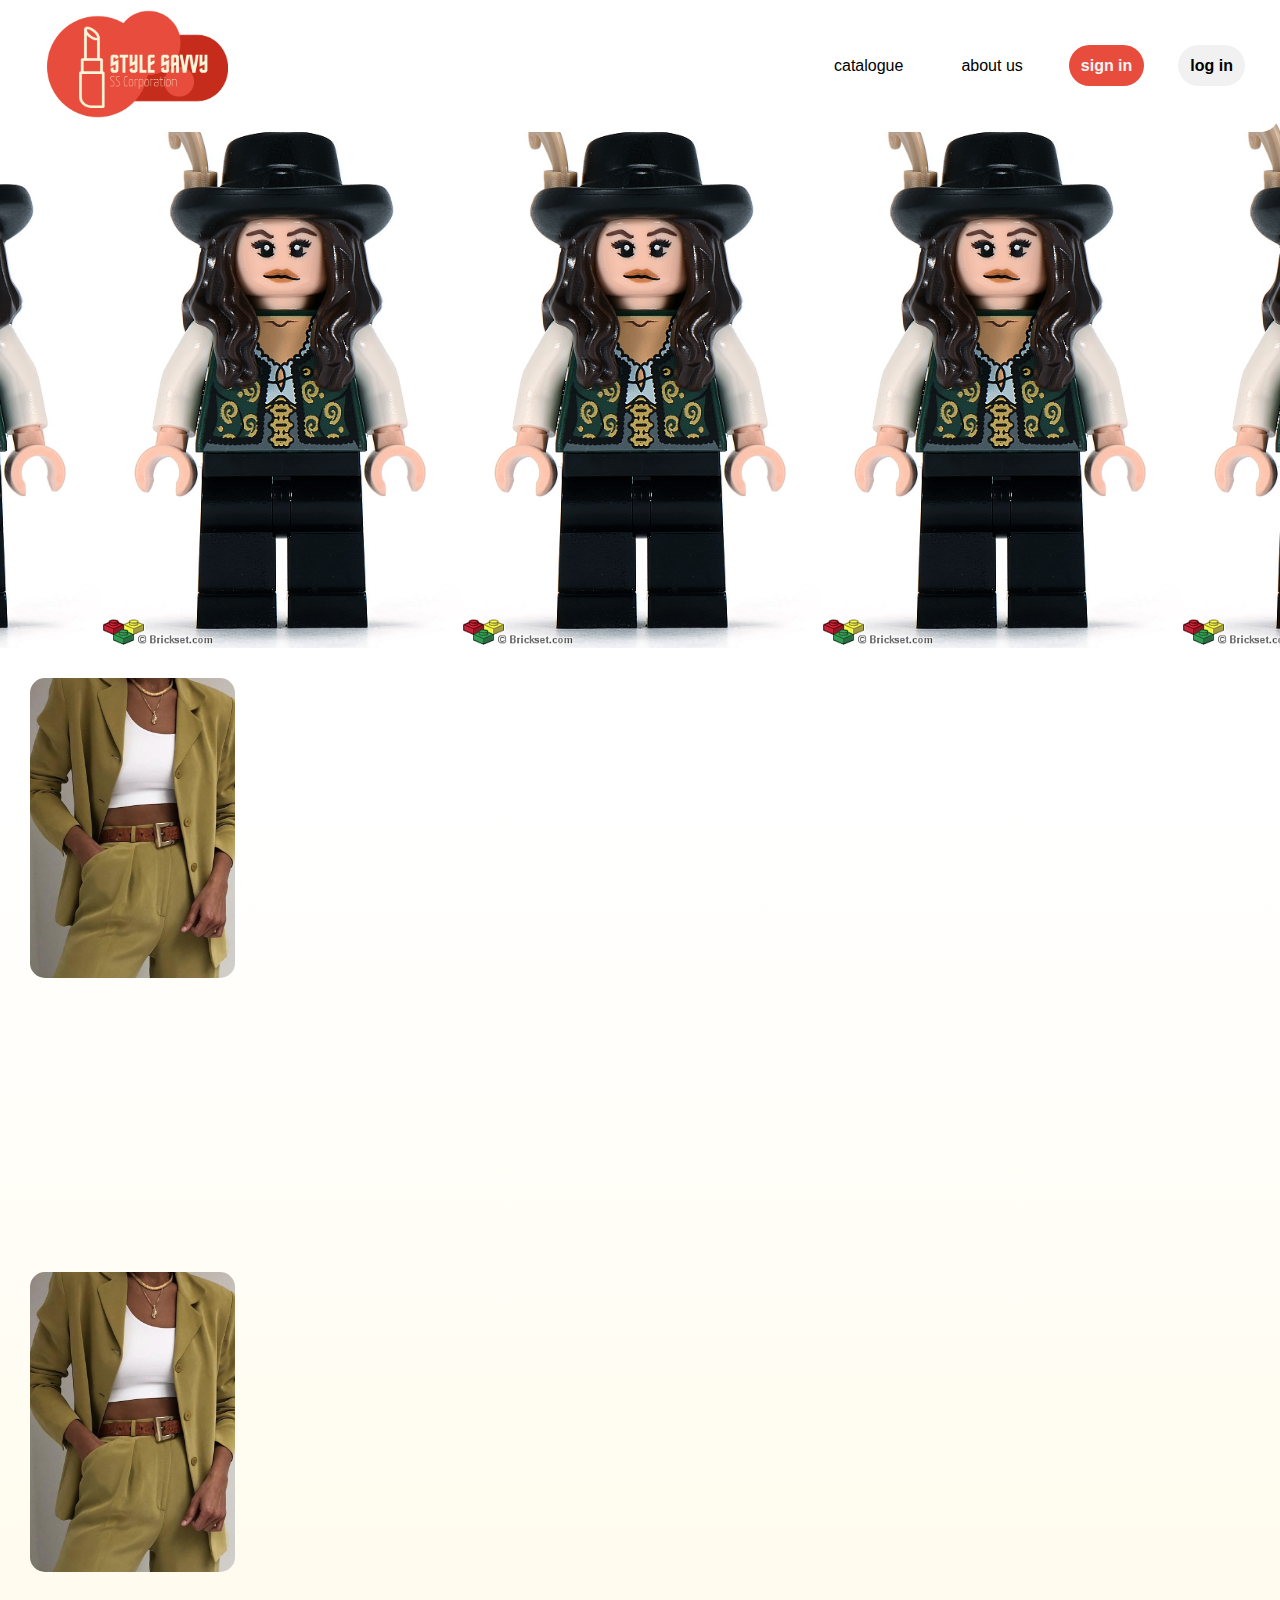
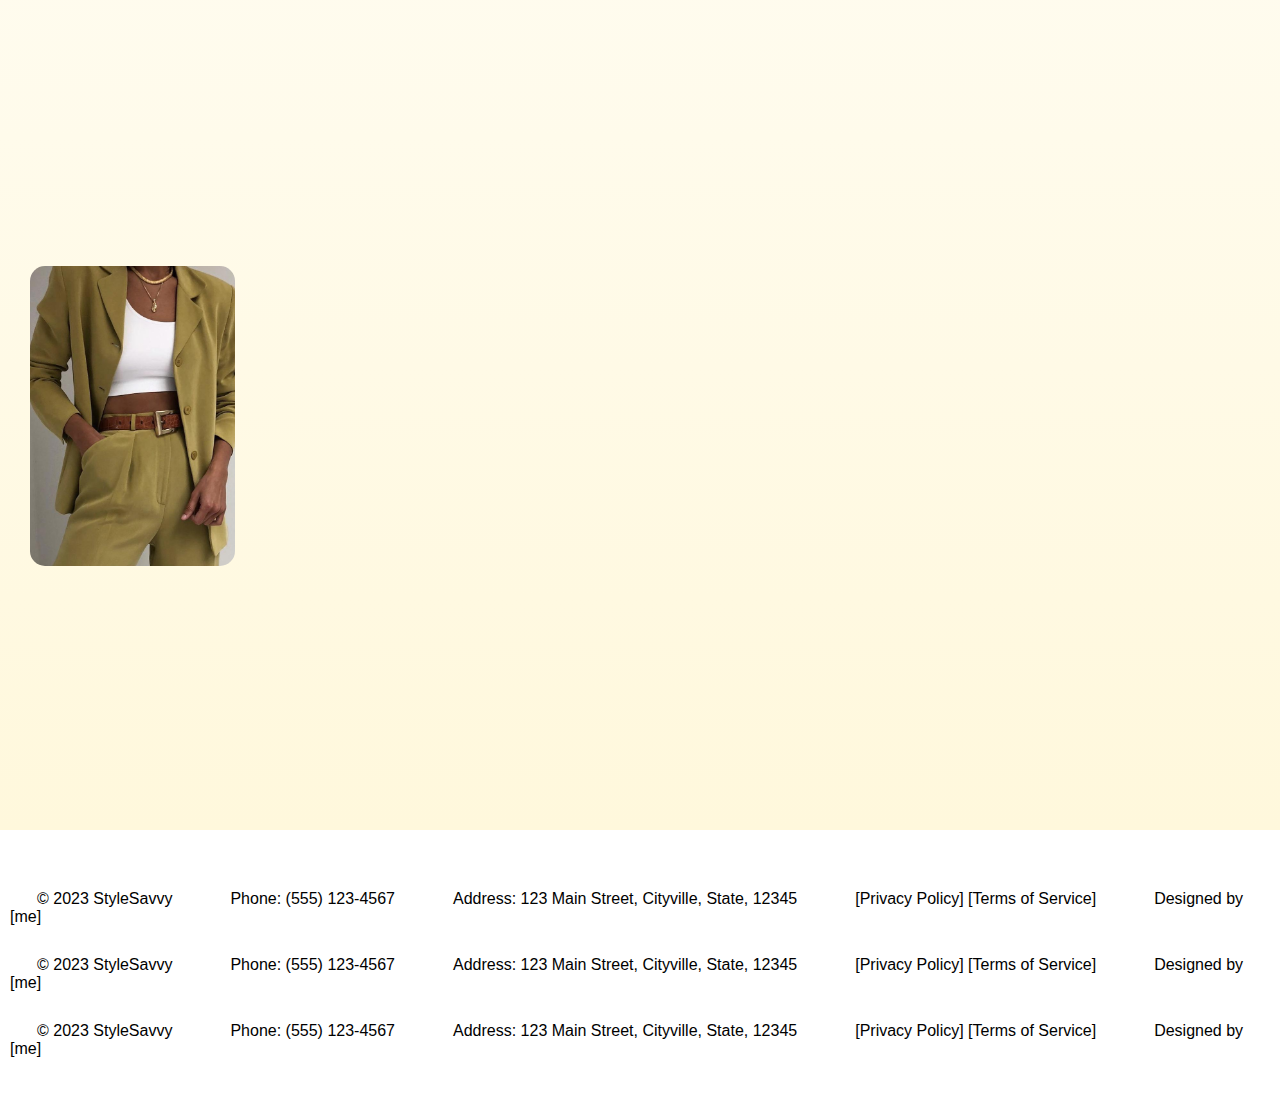
==== catalogue.html @ e01920cc "commit 7" ====
<!DOCTYPE html>
<html lang="en">

<head>
    <meta charset="UTF-8">
    <meta name="viewport" content="width=device-width, initial-scale=1.0">
    <title>MAIN PAGE</title>
    <link rel="stylesheet" href="css/style.css">
</head>

<body>
    <div id="catalogue_section">
        <nav>

            <Div class="logo">
                <a href="index.html">
                    <img id="header_logo" src="img/header_logo.png" alt="logo">
                </a>
            </Div>

            <div class="navItems">
                <a href="shopping_page.html"> catalogue</a>
                <a href="#section2"> about us</a>
                <a href="index.html" id="signin"> sign in</a>
                <a href="index.html" id="login"> log in</a>
            </div>
        </nav>

        <div id="main_window">

        </div>
        <div id="view_row">
            <img src="img/ribcage_girl.jpg" alt="">
        </div>

        <div id="view_row2">
            <img src="img/ribcage_girl.jpg" alt="">
        </div>

        <div id="view_row3">
            <img src="img/ribcage_girl.jpg" alt="">
        </div>

        <div id="footer2">
            <a href="">© 2023 StyleSavvy</a>
            <a href="">Phone: (555) 123-4567</a>
            <a href="">Address: 123 Main Street, Cityville, State, 12345</a>
            <a href="">[Privacy Policy] [Terms of Service]</a>
            <a href="">Designed by [me]</a>
            <div id="row2_fotter">
              <a href="">© 2023 StyleSavvy</a>
              <a href="">Phone: (555) 123-4567</a>
              <a href="">Address: 123 Main Street, Cityville, State, 12345</a>
              <a href="">[Privacy Policy] [Terms of Service]</a>
              <a href="">Designed by [me]</a>
            </div>
            <a href="">© 2023 StyleSavvy</a>
            <a href="">Phone: (555) 123-4567</a>
            <a href="">Address: 123 Main Street, Cityville, State, 12345</a>
            <a href="">[Privacy Policy] [Terms of Service]</a>
            <a href="">Designed by [me]</a>
        </div>

    </div>


</body>
---- css/style.css ----
* {
  scroll-behavior: smooth;
}

#wrapper {

  display: grid;
  grid-template-rows: 12vh 20% 80%;
  grid-template-columns: 1fr 1fr 1fr 1fr 1fr 1fr 1fr;
  height: 90vh;
  width: 100%;
  overflow-y: hidden;
  background: linear-gradient(to bottom, white 30%, #fff8dc 90%);
  grid-template-areas:
    'nv nv nv nv nv nv nv'
    'mn mn mn mn mn mn mn'
    'img1 img2 img3 img4 img5 img6 img7'
  ;

}

p,
a,
h1,
li,
ul,
ol,
h3t,
h2 {

  font-family: Verdana, Geneva, Tahoma, sans-serif;

}

p {
  color: #e74c3c;
  font-weight: 550;
}

.important_p {

  color: white;
  font-size: larger;
}

a {
  color: black;
  text-decoration-line: none;
  padding: 12px;
  border-radius: 100px;
  font-weight: 100;
  margin: 15px;
}

h1 {
  font-weight: bold;
  font-size: 45px;
}

.title {
  transform: translateY(100px);
}

#red {
  color: rgb(231, 76, 60);
}

#login {
  font-weight: 550;
  background-color: rgb(241, 241, 241);

}

#signin {

  background-color: rgba(231, 76, 60);
  color: whitesmoke;
  font-weight: 550;

}

body {
  background: linear-gradient(to bottom, #e74c3c 10%, #CD2817 70%);
  margin: 0;


}

header {
  padding: 0px;
  grid-area: hd;
  background-color: white;
  position: fixed;
  top: 0;
  z-index: 3;
  text-align: center;

}


#header_logo {
  object-fit: cover;
  object-position: 30% 50%;
  height: 12vh;
  width: auto;

}

nav {
  grid-area: nv;
  padding: 0px;
  box-sizing: border-box;
  width: 100%;
  border-radius: 0px 0px 20px 20px;
  background-color: white;
  position: fixed;
  top: 0;
  z-index: 3;


  display: flex;
  align-items: center;
  justify-content: space-between;
  padding: 10px 20px;

}

aside {
  grid-area: as;
  border-radius: 0px 0px 0px 10px;
  background-color: rgb(255, 255, 255);
  position: fixed;
  top: 0;
  z-index: 3;

}

main {
  padding: 10px;
  grid-area: mn;
  border-radius: 10px;
  text-align: center;
  margin: 0px;
  object-position: center;
  border-radius: 15px;

}

main:after {
  content: "";
  position: absolute;
  top: 525px;
  bottom: 0px;
  left: 0px;
  right: 0px;
  background: linear-gradient(to bottom, rgba(0, 0, 0, 0) 1%, rgba(255, 255, 255, 1) 100%);
  height: 20%;
  z-index: 1;
}

footer {
  padding: 10px;
  grid-area: ft;

}


ul {

  display: block;
  list-style-type: disc;
  margin-block-start: 27px;
  margin-block-end: 0px;
  margin-inline-start: 0px;
  margin-inline-end: 0px;
  padding-inline-start: 0px;
  list-style: none;

}




#img1 {
  grid-area: img1;
  transform: translateY(0px);

}

#img2 {
  grid-area: img2;
  transform: translateY(200px);

}

#img3 {
  grid-area: img3;
  transform: translateY(280px);
}

#img4 {
  grid-area: img4;
  transform: translateY(320px);

}

#img5 {
  grid-area: img5;
  transform: translateY(280px);

}

#img6 {
  grid-area: img6;
  transform: translateY(200px);

}

#img7 {
  grid-area: img7;
  transform: translateY(0px);

}

img {

  height: 300px;
  width: 205px;
  border-radius: 15px;
  object-fit: cover;
  object-position: center;

}




#section2 {

  background: linear-gradient(to bottom, #fff8dc 30%, white 90%);
  height: 100vh;
  background-color: #fff8dc;
  display: grid;
  grid-template-rows: 112.5px 40fr 35fr 25fr 30vh;
  grid-template-columns: 1fr 1fr 1fr 1fr;
  height: 130vh;
  width: 100%;
  grid-template-areas:
    'nv2 nv2 nv2 nv2'
    'mn2 mn2 bl2 bl2'
    'mn2 mn2 bl2 bl2'
    'mn2 mn2 bl2 bl2'
    'ft2 ft2 ft2 ft2'

  ;

}


#header2 {
  padding: 10px;
  grid-area: hd2;
  background-color: white;
  z-index: 1;
}

#nav2 {
  grid-area: nv2;
  border-radius: 0px 0px 0px 10px;
  padding: 10px;
  border-radius: 0px 0px 10px 0px;
  background-color: white;
  z-index: 1;


}

#aside2 {
  grid-area: as2;
  border-radius: 0px 0px 0px 10px;
  background-color: rgb(255, 255, 255);
  z-index: 1;

}

#main2 {
  padding: 10px;
  grid-area: mn2;
  border-radius: 10px;
  display: flex;
}

#block2 {
  padding: 10px;
  grid-area: bl2;
  border-radius: 10px;
  display: flex;
}

#footer2 {
  padding: 60px 10px;
  grid-area: ft2;
  background-color: rgb(255, 255, 255);
  align-items: center;

}

#nav2 {

  grid-area: nv2;
  padding: 10px;
  border-radius: 0px 0px 20px 20px;
  background-color: white;

}

#join_box {

  height: 450px;
  width: 350px;
  transform: translateX(80px);
  background-image: url(../img/big_blob.png);
  background-size: cover;
  text-align: center;
}

#join_box h2 {

  margin-top: 100px;
  transform: translateX(-35px);

}

#text_box {

  color: white;
  padding: 10px;
  text-justify: auto;
  height: 500px;
  width: 500px;
  border-radius: 15px;
  text-align: center;
  background-image: url(../img/text_blob.png);
  background-size: cover;
}

#text_box h2 {

  margin-top: 150px;

}




#row2_fotter {

  padding: 30px 0px;

}



#catalogue_section {
  display: grid;
  grid-template-rows: 12vh 60vh 1fr 1fr 1fr 30vh;
  grid-template-columns: 1fr 1fr 1fr 1fr 1fr 1fr 1fr;
  height: 300vh;
  width: 100%;
  overflow-y: hidden;
  background: linear-gradient(to bottom, white 30%, #fff8dc 90%);
  grid-template-areas:
    'nv nv nv nv nv nv nv'
    'mw mw mw mw mw mw mw'
    'vr vr vr vr vr vr vr'
    'vr2 vr2 vr2 vr2 vr2 vr2 vr2'
    'vr3 vr3 vr3 vr3 vr3 vr3 vr3'
    'ft2 ft2 ft2 ft2 ft2 ft2 ft2'
  ;
}

#main_window {

  grid-area: mw;
  background-image: url(/img/wowsopretty.jpg);
  background-position: center;
  background-size: contain;

}

.blank {

  grid-area: bl;
  background-color: cornsilk;

}

#view_row {

  grid-area: vr;
  object-position: center;
  padding: 30px 30px;

}

#view_row2 {

  grid-area: vr2;
  object-position: center;
  padding: 30px 30px;

}

#view_row3 {

  grid-area: vr3;
  object-position: center;
  padding: 30px 30px;

}
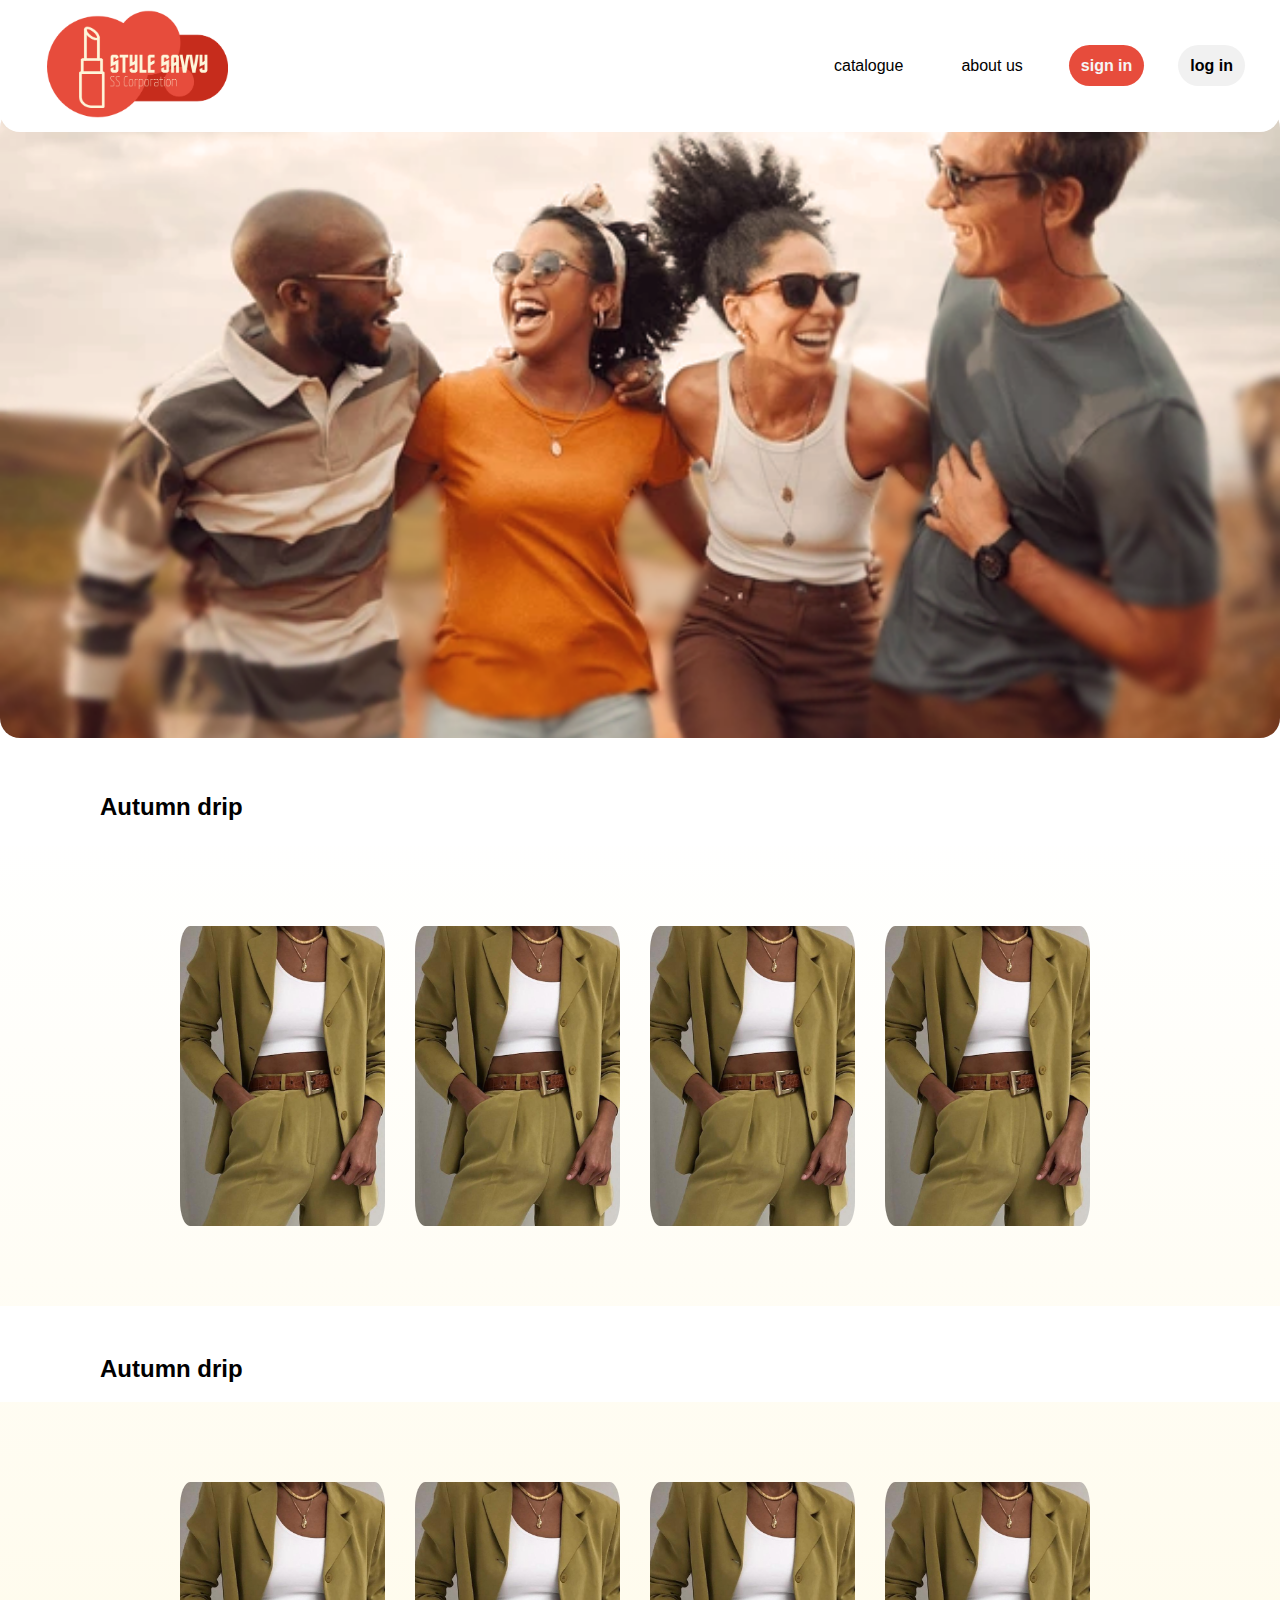
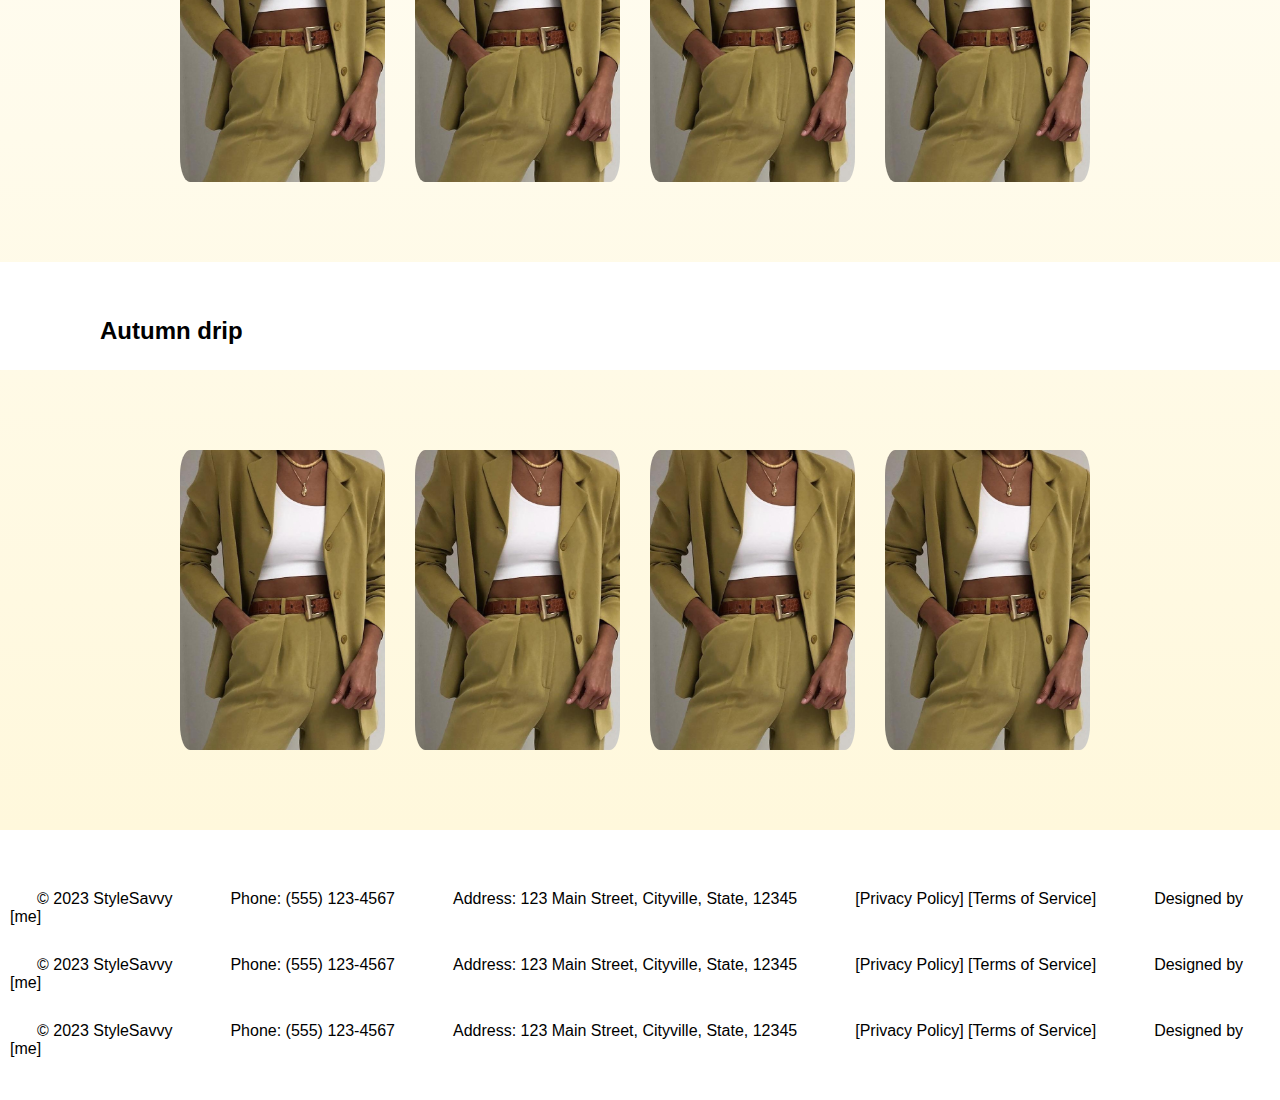
==== commit 1fbe3600: "commit 8" ====
--- a/catalogue.html
+++ b/catalogue.html
@@ -27,18 +27,48 @@
         </nav>
 
         <div id="main_window">
-
+            <img src="img/happy_friends_filter.png" alt="">
+        </div>
+        <div id="top_row">
+            <h2>Autumn drip</h2>
         </div>
         <div id="view_row">
-            <img src="img/ribcage_girl.jpg" alt="">
+            <div class="scroll_box">
+                <img src="img/ribcage_girl.jpg" alt="">
+                <img src="img/ribcage_girl.jpg" alt="">
+                <img src="img/ribcage_girl.jpg" alt="">
+                <img src="img/ribcage_girl.jpg" alt="">
+                <img src="img/ribcage_girl.jpg" alt="">
+                <img src="img/ribcage_girl.jpg" alt="">
+            </div>
         </div>
 
+        <div id="top_row2">
+            <h2>Autumn drip</h2>
+        </div>
         <div id="view_row2">
-            <img src="img/ribcage_girl.jpg" alt="">
+            <div class="scroll_box">
+                <img src="img/ribcage_girl.jpg" alt="">
+                <img src="img/ribcage_girl.jpg" alt="">
+                <img src="img/ribcage_girl.jpg" alt="">
+                <img src="img/ribcage_girl.jpg" alt="">
+                <img src="img/ribcage_girl.jpg" alt="">
+                <img src="img/ribcage_girl.jpg" alt="">
+            </div>
         </div>
 
+        <div id="top_row3">
+            <h2>Autumn drip</h2>
+        </div>
         <div id="view_row3">
-            <img src="img/ribcage_girl.jpg" alt="">
+            <div class="scroll_box">
+                <img src="img/ribcage_girl.jpg" alt="">
+                <img src="img/ribcage_girl.jpg" alt="">
+                <img src="img/ribcage_girl.jpg" alt="">
+                <img src="img/ribcage_girl.jpg" alt="">
+                <img src="img/ribcage_girl.jpg" alt="">
+                <img src="img/ribcage_girl.jpg" alt="">
+            </div>
         </div>
 
         <div id="footer2">
@@ -48,11 +78,11 @@
             <a href="">[Privacy Policy] [Terms of Service]</a>
             <a href="">Designed by [me]</a>
             <div id="row2_fotter">
-              <a href="">© 2023 StyleSavvy</a>
-              <a href="">Phone: (555) 123-4567</a>
-              <a href="">Address: 123 Main Street, Cityville, State, 12345</a>
-              <a href="">[Privacy Policy] [Terms of Service]</a>
-              <a href="">Designed by [me]</a>
+                <a href="">© 2023 StyleSavvy</a>
+                <a href="">Phone: (555) 123-4567</a>
+                <a href="">Address: 123 Main Street, Cityville, State, 12345</a>
+                <a href="">[Privacy Policy] [Terms of Service]</a>
+                <a href="">Designed by [me]</a>
             </div>
             <a href="">© 2023 StyleSavvy</a>
             <a href="">Phone: (555) 123-4567</a>
--- a/css/style.css
+++ b/css/style.css
@@ -25,7 +25,7 @@
 li,
 ul,
 ol,
-h3t,
+h3,
 h2 {
 
   font-family: Verdana, Geneva, Tahoma, sans-serif;
@@ -363,7 +363,7 @@
 
 #catalogue_section {
   display: grid;
-  grid-template-rows: 12vh 60vh 1fr 1fr 1fr 30vh;
+  grid-template-rows: 12vh 70vh 12vh 1fr 12ch 1fr 12vh 1fr 30vh;
   grid-template-columns: 1fr 1fr 1fr 1fr 1fr 1fr 1fr;
   height: 300vh;
   width: 100%;
@@ -372,8 +372,11 @@
   grid-template-areas:
     'nv nv nv nv nv nv nv'
     'mw mw mw mw mw mw mw'
+    'tr tr tr tr tr tr tr'
     'vr vr vr vr vr vr vr'
+    'tr2 tr2 tr2 tr2 tr2 tr2 tr2'
     'vr2 vr2 vr2 vr2 vr2 vr2 vr2'
+    'tr3 tr3 tr3 tr3 tr3 tr3 tr3'
     'vr3 vr3 vr3 vr3 vr3 vr3 vr3'
     'ft2 ft2 ft2 ft2 ft2 ft2 ft2'
   ;
@@ -381,10 +384,21 @@
 
 #main_window {
 
+  display: flex;
   grid-area: mw;
-  background-image: url(/img/wowsopretty.jpg);
-  background-position: center;
-  background-size: contain;
+  align-items: center;
+  object-fit: contain;
+  background: linear-gradient(to bottom, 30%, #fff8dc 90%);
+  overflow: hidden;
+  border-radius: 20px;
+
+}
+
+#main_window img {
+
+height: auto;
+width: 100%;
+
 
 }
 
@@ -395,26 +409,79 @@
 
 }
 
+#top_row {
+background-color: white;
+grid-area: tr;
+padding-left: 100px;
+padding-top: 30px;
+display: flex;
+align-items: center;
+
+}
+
+#top_row2 {
+  background-color: white;
+  grid-area: tr2;
+  padding-left: 100px;
+  padding-top: 30px;
+  display: flex;
+  align-items: center;
+  
+  }
+
+  #top_row3 {
+    background-color: white;
+    grid-area: tr3;
+    padding-left: 100px;
+    padding-top: 30px;
+    display: flex;
+    align-items: center;
+    
+    }
+
+.scroll_box{
+
+  display: flex;
+  align-items: center;
+  height: 340px;
+  width: 950px;
+  overflow-x: scroll;
+}
+.scroll_box img{
+
+  border-radius: 25px;
+  padding: 0px 15px;
+
+}
+
 #view_row {
 
+  display: flex;
   grid-area: vr;
-  object-position: center;
-  padding: 30px 30px;
-
-}
+  align-items: center;
+  justify-content: space-evenly;
+  padding: 0px 50px;
+
+}
+
 
 #view_row2 {
 
+  display: flex;
   grid-area: vr2;
-  object-position: center;
-  padding: 30px 30px;
+  justify-content: space-evenly;
+  padding: 20px;
+  display: flex;
+  align-items: center;
 
 }
 
 #view_row3 {
 
+  display: flex;
   grid-area: vr3;
-  object-position: center;
-  padding: 30px 30px;
+  justify-content: space-evenly;
+  padding: 20px;
+  align-items: center;
 
 }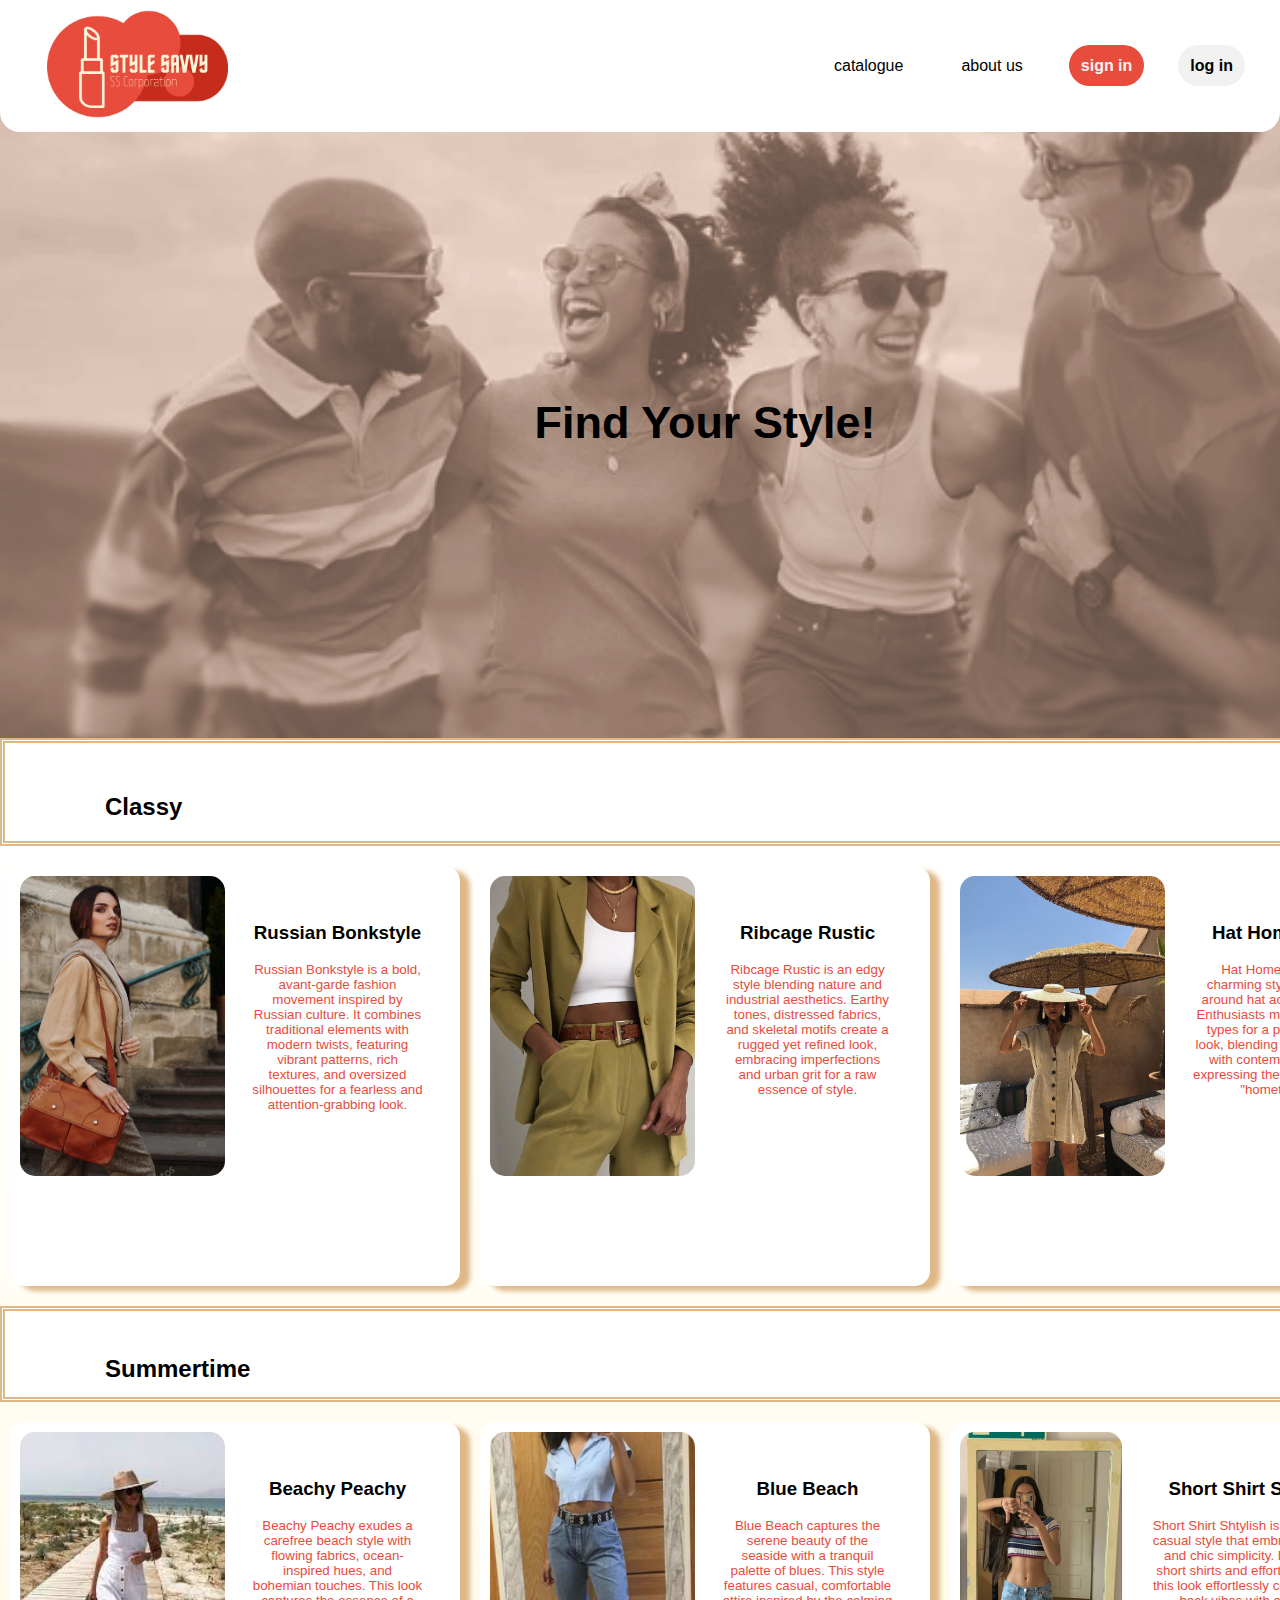
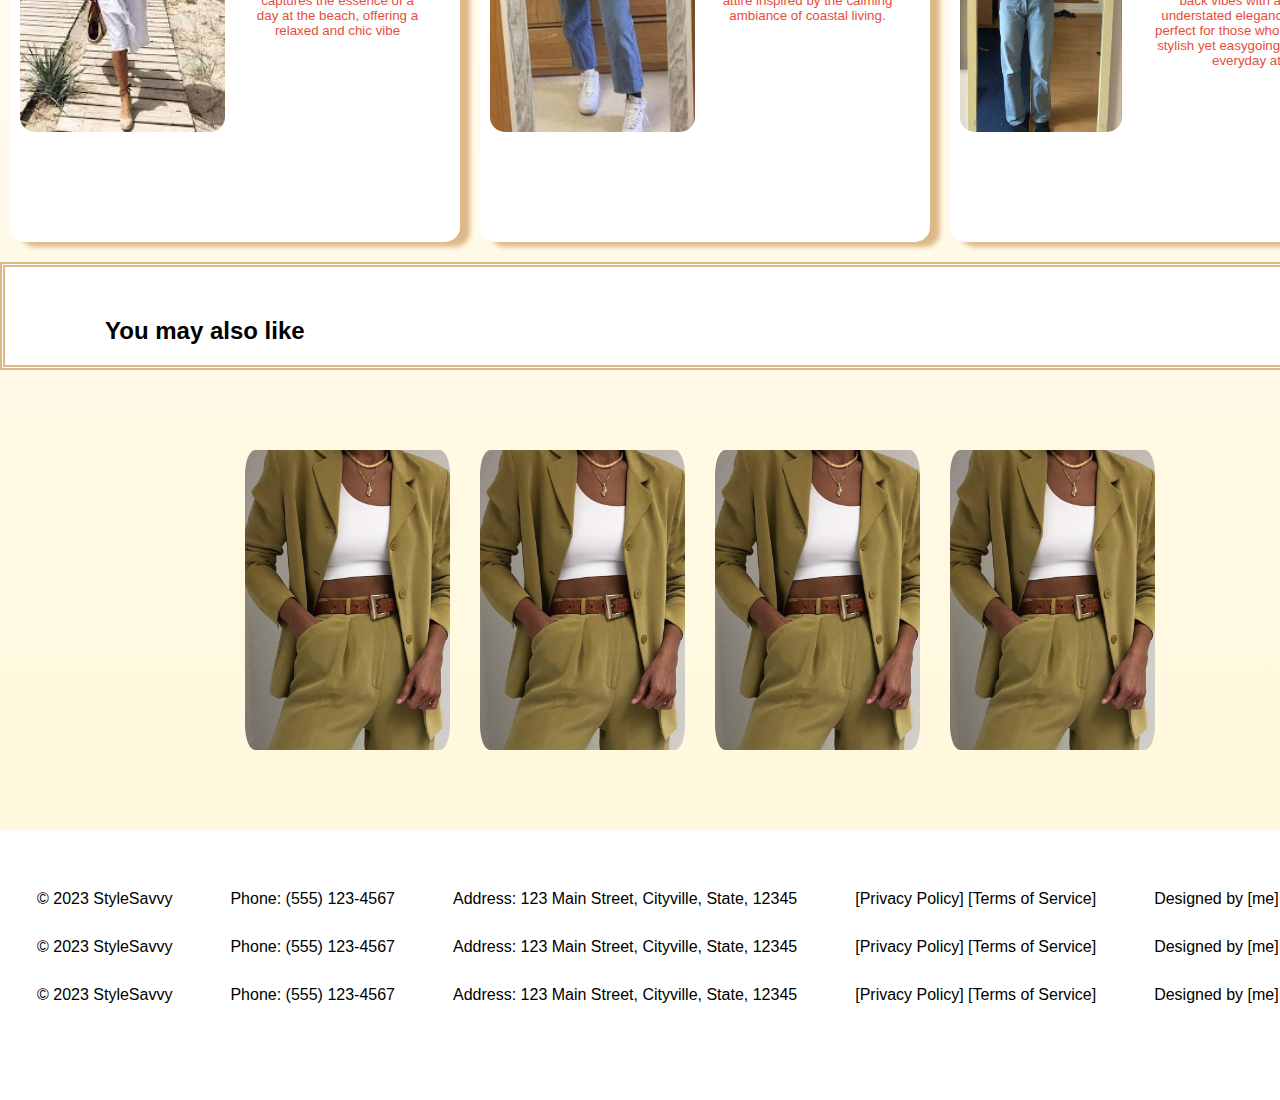
==== commit 796d23bd: "commit 9" ====
--- a/catalogue.html
+++ b/catalogue.html
@@ -27,38 +27,79 @@
         </nav>
 
         <div id="main_window">
-            <img src="img/happy_friends_filter.png" alt="">
+            <h1 id="window_text">Find Your Style!</h1>
         </div>
         <div id="top_row">
-            <h2>Autumn drip</h2>
+            <h2>Classy</h2>
         </div>
-        <div id="view_row">
-            <div class="scroll_box">
-                <img src="img/ribcage_girl.jpg" alt="">
-                <img src="img/ribcage_girl.jpg" alt="">
-                <img src="img/ribcage_girl.jpg" alt="">
-                <img src="img/ribcage_girl.jpg" alt="">
-                <img src="img/ribcage_girl.jpg" alt="">
-                <img src="img/ribcage_girl.jpg" alt="">
-            </div>
+        <div id="card1" class="card">
+
+            <img src="img/russian.jpg" alt="">
+            <a href="">
+                
+                <h3>Russian Bonkstyle</h3>
+                <P>Russian Bonkstyle is a bold, avant-garde fashion movement inspired by Russian culture. It combines traditional elements with modern twists, featuring vibrant patterns, rich textures, and oversized silhouettes for a fearless and attention-grabbing look.</P>
+            </a>
+
+        </div>
+        <div id="card2" class="card">
+
+            <img src="img/ribcage_girl.jpg" alt="">
+            <a href="">
+                
+                <h3>Ribcage Rustic</h3>
+                <P>Ribcage Rustic is an edgy style blending nature and industrial aesthetics. Earthy tones, distressed fabrics, and skeletal motifs create a rugged yet refined look, embracing imperfections and urban grit for a raw essence of style.                </P>
+            </a>
+
+        </div>
+
+        <div id="card3" class="card">
+
+            <img src="img/hat_girl.jpg" alt="">
+            <a href="">
+                <h3>Hat Hometown</h3>
+                <p>Hat Hometown is a charming style centered around hat accessorizing. Enthusiasts mix various hat types for a personalized look, blending vintage vibes with contemporary flair, expressing their unique style "hometown."</p>
+            </a>
+
         </div>
 
         <div id="top_row2">
-            <h2>Autumn drip</h2>
-        </div>
-        <div id="view_row2">
-            <div class="scroll_box">
-                <img src="img/ribcage_girl.jpg" alt="">
-                <img src="img/ribcage_girl.jpg" alt="">
-                <img src="img/ribcage_girl.jpg" alt="">
-                <img src="img/ribcage_girl.jpg" alt="">
-                <img src="img/ribcage_girl.jpg" alt="">
-                <img src="img/ribcage_girl.jpg" alt="">
-            </div>
+            <h2>Summertime</h2>
         </div>
 
+
+        <div id="card4" class="card">
+
+            <img src="img/beach_girl.jpg" alt="">
+            <a href="">
+                <h3>Beachy Peachy</h3>
+                <p>Beachy Peachy exudes a carefree beach style with flowing fabrics, ocean-inspired hues, and bohemian touches. This look captures the essence of a day at the beach, offering a relaxed and chic vibe</p>
+            </a>
+        </div>
+        <div id="card5" class="card">
+
+            <img src="img/mirror_girl.jpg" alt="">
+            <a href="">
+                <h3>Blue Beach</h3>
+                <p>Blue Beach captures the serene beauty of the seaside with a tranquil palette of blues. This style features casual, comfortable attire inspired by the calming ambiance of coastal living.</p>
+
+            </a>
+        </div>
+        <div id="card6" class="card">
+
+            <img src="img/negative_girl.jpg" alt="">
+            <a href="">
+                <h3>Short Shirt Shtylish</h3>
+                <p>Short Shirt Shtylish is a playful and casual style that embraces comfort and chic simplicity. Focused on short shirts and effortless fashion, this look effortlessly combines laid-back vibes with a touch of understated elegance, making it perfect for those who appreciate a stylish yet easygoing approach to everyday attire</p>
+            </a>
+        </div>
+
+
+
+
+
         <div id="top_row3">
-            <h2>Autumn drip</h2>
+            <h2>You may also like</h2>
         </div>
         <div id="view_row3">
             <div class="scroll_box">
--- a/css/style.css
+++ b/css/style.css
@@ -73,7 +73,7 @@
 
 #signin {
 
-  background-color: rgba(231, 76, 60);
+  background-color: #e74c3c;
   color: whitesmoke;
   font-weight: 550;
 
@@ -364,21 +364,21 @@
 #catalogue_section {
   display: grid;
   grid-template-rows: 12vh 70vh 12vh 1fr 12ch 1fr 12vh 1fr 30vh;
-  grid-template-columns: 1fr 1fr 1fr 1fr 1fr 1fr 1fr;
+  grid-template-columns: 1fr 1fr 1fr;
   height: 300vh;
   width: 100%;
   overflow-y: hidden;
   background: linear-gradient(to bottom, white 30%, #fff8dc 90%);
   grid-template-areas:
-    'nv nv nv nv nv nv nv'
-    'mw mw mw mw mw mw mw'
-    'tr tr tr tr tr tr tr'
-    'vr vr vr vr vr vr vr'
-    'tr2 tr2 tr2 tr2 tr2 tr2 tr2'
-    'vr2 vr2 vr2 vr2 vr2 vr2 vr2'
-    'tr3 tr3 tr3 tr3 tr3 tr3 tr3'
-    'vr3 vr3 vr3 vr3 vr3 vr3 vr3'
-    'ft2 ft2 ft2 ft2 ft2 ft2 ft2'
+    'nv nv nv'
+    'mw mw mw'
+    'tr tr tr'
+    'c1 c2 c3'
+    'tr2 tr2 tr2'
+    'c4 c5 c6'
+    'tr3 tr3 tr3'
+    'vr3 vr3 vr3'
+    'ft2 ft2 ft2'
   ;
 }
 
@@ -388,10 +388,11 @@
   grid-area: mw;
   align-items: center;
   object-fit: contain;
-  background: linear-gradient(to bottom, 30%, #fff8dc 90%);
+  background-image: url(../img/happy_friends_filter.png);
+  background-size: cover;
   overflow: hidden;
-  border-radius: 20px;
-
+text-align: center;
+justify-content: center;
 }
 
 #main_window img {
@@ -416,6 +417,7 @@
 padding-top: 30px;
 display: flex;
 align-items: center;
+border: thick double burlywood;
 
 }
 
@@ -426,6 +428,7 @@
   padding-top: 30px;
   display: flex;
   align-items: center;
+  border: thick double burlywood;
   
   }
 
@@ -436,6 +439,7 @@
     padding-top: 30px;
     display: flex;
     align-items: center;
+    border: thick double burlywood;
     
     }
 
@@ -454,6 +458,51 @@
 
 }
 
+#card1 {
+  grid-area: c1;
+}
+
+#card2 {
+  grid-area: c2;
+}
+
+#card3 {
+  grid-area: c3;
+}
+
+#card4 {
+  grid-area: c4;
+}
+
+#card5 {
+  grid-area: c5;
+}
+
+#card6 {
+  grid-area: c6;
+}
+
+.card {
+
+  display: flex;
+  grid-area: c1;
+  padding: 10px;
+  background-color: white;
+  box-shadow: 10px 5px 5px burlywood;
+  border-radius: 15px;
+  margin: 20px 10px;
+  width: 430px;
+  text-align: center;
+
+}
+
+.card p{
+
+  font-size: smaller;
+  font-weight: 300;
+
+}
+
 #view_row {
 
   display: flex;
@@ -474,6 +523,7 @@
   display: flex;
   align-items: center;
 
+
 }
 
 #view_row3 {
@@ -484,4 +534,5 @@
   padding: 20px;
   align-items: center;
 
+
 }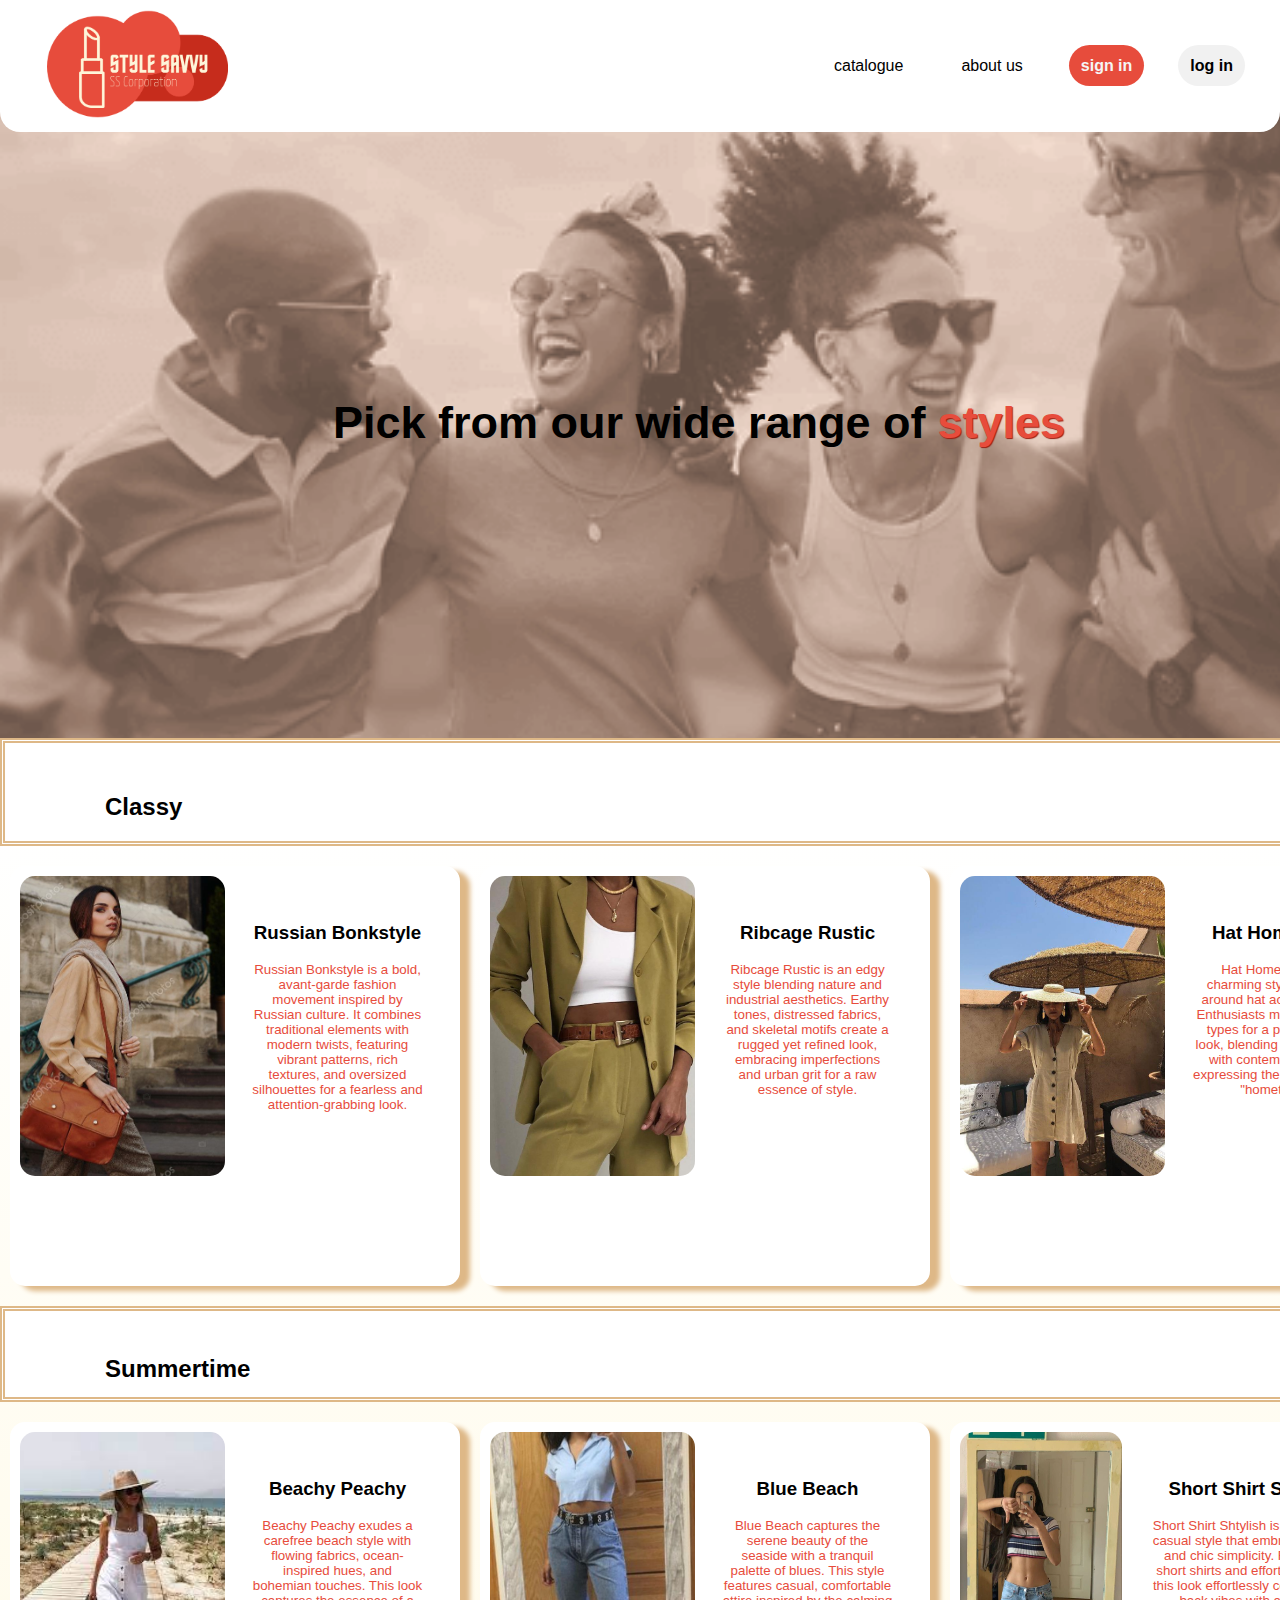
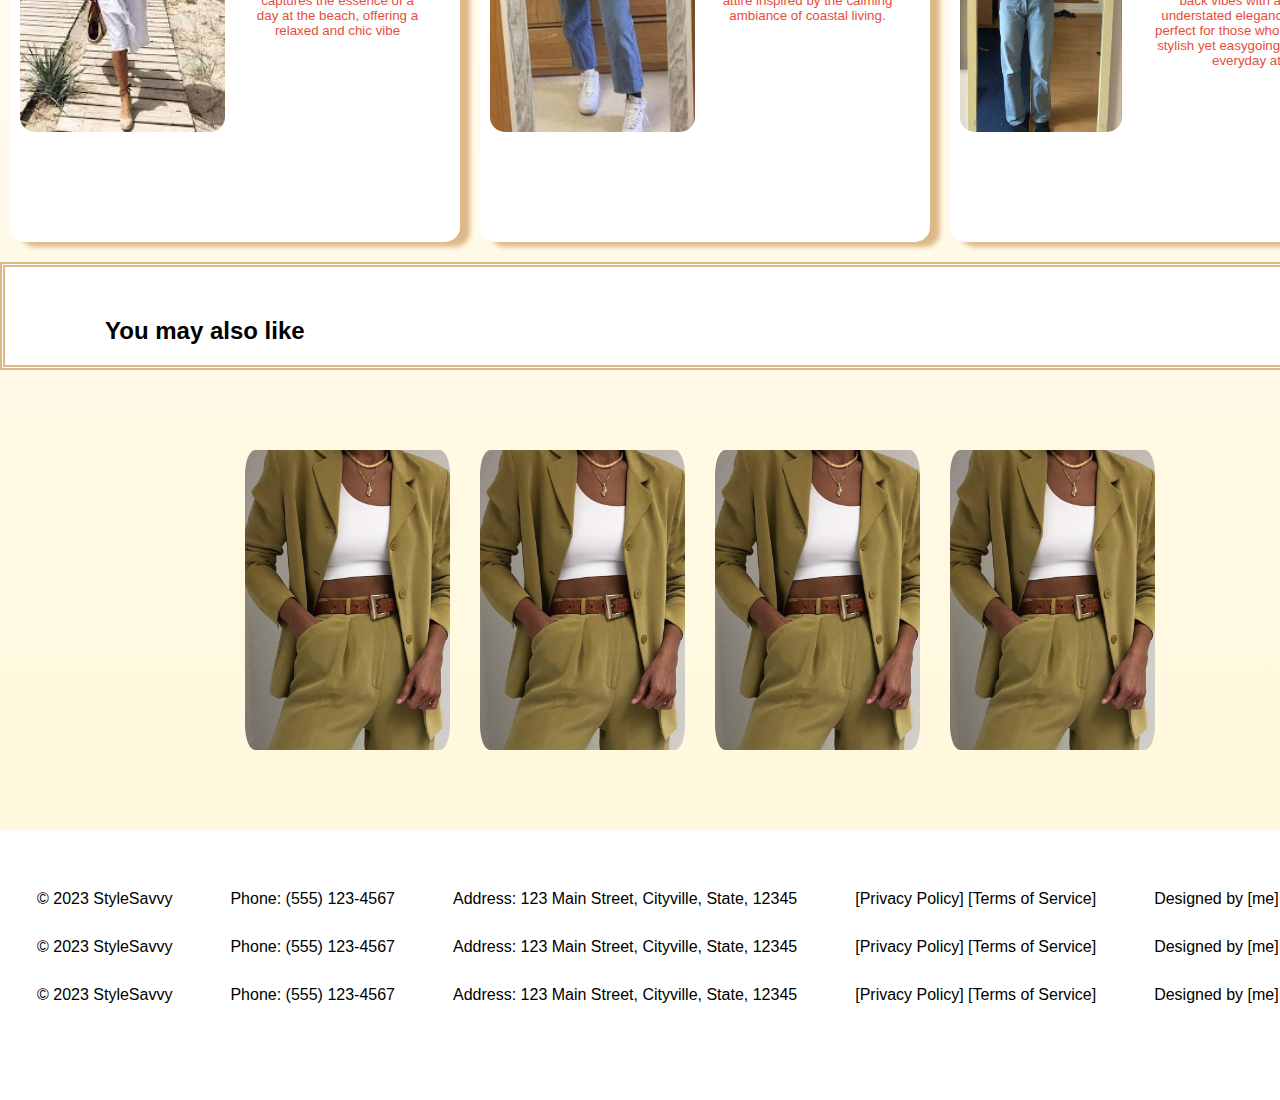
==== commit 7155a3ce: "commit 10" ====
--- a/catalogue.html
+++ b/catalogue.html
@@ -19,15 +19,16 @@
             </Div>
 
             <div class="navItems">
-                <a href="shopping_page.html"> catalogue</a>
+                <a href="catalogue.html"> catalogue</a>
                 <a href="#section2"> about us</a>
                 <a href="index.html" id="signin"> sign in</a>
                 <a href="index.html" id="login"> log in</a>
-            </div>
+              </div>
         </nav>
 
         <div id="main_window">
-            <h1 id="window_text">Find Your Style!</h1>
+            <h1>Pick from our wide range of</h1>
+            <h1 id="window_text">styles</h1>
         </div>
         <div id="top_row">
             <h2>Classy</h2>
--- a/css/style.css
+++ b/css/style.css
@@ -37,10 +37,9 @@
   font-weight: 550;
 }
 
-.important_p {
+.white {
 
   color: white;
-  font-size: larger;
 }
 
 a {
@@ -56,6 +55,7 @@
   font-weight: bold;
   font-size: 45px;
 }
+
 
 .title {
   transform: translateY(100px);
@@ -273,6 +273,7 @@
   z-index: 1;
 
 
+
 }
 
 #aside2 {
@@ -288,6 +289,7 @@
   grid-area: mn2;
   border-radius: 10px;
   display: flex;
+
 }
 
 #block2 {
@@ -346,7 +348,12 @@
 
 #text_box h2 {
 
-  margin-top: 150px;
+  margin-top: 120px;
+
+}
+#text_box ul {
+
+  margin: 0px 20px;
 
 }
 
@@ -388,7 +395,7 @@
   grid-area: mw;
   align-items: center;
   object-fit: contain;
-  background-image: url(../img/happy_friends_filter.png);
+  background-image: url(../img/happy_friends_filter_small-2.png);
   background-size: cover;
   overflow: hidden;
 text-align: center;
@@ -401,6 +408,12 @@
 width: 100%;
 
 
+}
+
+#window_text{
+  padding: 12px;
+  color: #e74c3c;
+  text-shadow: 1px 1px 1px #991e11;
 }
 
 .blank {
